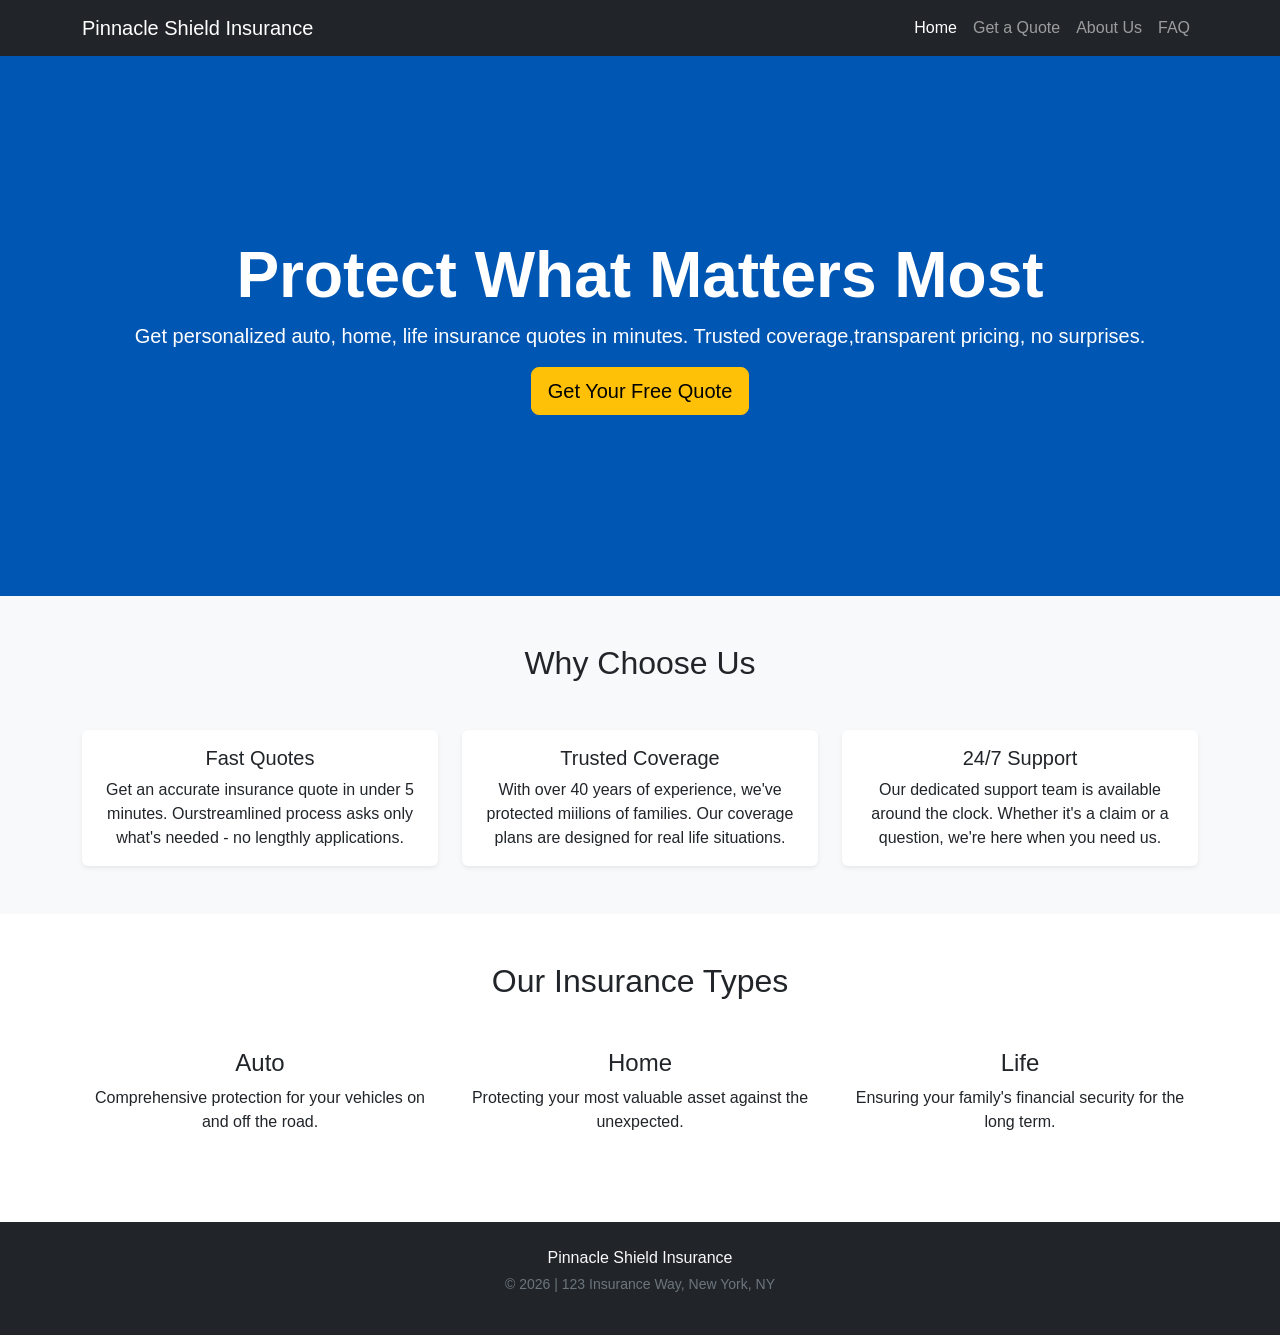
==== index.html @ 15cddeba "Part 1: Add homepage with Bootstrap layout and navigation" ====
<!DOCTYPE html>
<html lang="en">
<head>
    <meta charset="UTF-8">
    <meta name="viewport" content="width=device-width, initial-scale=1.0">
    <title>Pinnacle Shield Insurance | Home</title>
    <!-- Bootstrap 5 CDN -->
    <link href="https://cdn.jsdelivr.net/npm/bootstrap@5.3.2/dist/css/bootstrap.min.css" rel="stylesheet" integrity="sha384-T3c6CoIi6uLrA9TneNEoa7RxnatzjcDSCmG1MXxSR1GAsXEV/Dwwykc2MPK8M2HN" crossorigin="anonymous">
    <!-- Custom CSS -->
    <link rel="stylesheet" href="css/styles.css">
</head>
<body>

    <header>
        <nav class="navbar navbar-expand-lg navbar-dark bg-dark">
            <div class="container">
                <a class="navbar-brand" href="index.html">Pinnacle Shield Insurance</a>
                <button class="navbar-toggler" type="button" data-bs-toggle="collapse" data-bs-target="#navbarNav">
                    <span class="navbar-toggler-icon"></span>
                </button>
                <div class="collapse navbar-collapse" id="navbarNav">
                    <ul class="navbar-nav ms-auto">
                        <li class="nav-item"><a class="nav-link active" href="index.html">Home</a></li>
                        <li class="nav-item"><a class="nav-link" href="quote.html">Get a Quote</a></li>
                        <li class="nav-item"><a class="nav-link" href="about.html">About Us</a></li>
                        <li class="nav-item"><a class="nav-link" href="faq.html">FAQ</a></li>
                    </ul>
                </div>
            </div>
        </nav>
    </header>

    <main>
        <!-- Hero Section -->
        <section class="hero-section text-center d-flex align-items-center">
            <div class="container">
                <h1 class="display-3 fw-bold">Protect What Matters Most</h1>
                <p class="lead">Get personalized auto, home, life insurance quotes in minutes. Trusted coverage,transparent pricing, no surprises.</p>
                <a href="quote.html" class="btn btn-warning btn-lg">Get Your Free Quote</a>
            </div>
        </section>

        <!-- Why Choose Us -->
        <section class="py-5 bg-light">
            <div class="container">
                <h2 class="text-center mb-5">Why Choose Us</h2>
                <div class="row g-4">
                    <div class="col-md-4">
                        <div class="card h-100 shadow-sm border-0">
                            <div class="card-body text-center">
                                <h3 class="h5">Fast Quotes</h3>
                                <p class="card-text">Get an accurate insurance quote in under 5 minutes. Ourstreamlined process asks only what's needed - no lengthly applications. </p>
                            </div>
                        </div>
                    </div>
                    <div class="col-md-4">
                        <div class="card h-100 shadow-sm border-0">
                            <div class="card-body text-center">
                                <h3 class="h5">Trusted Coverage</h3>
                                <p class="card-text"> With over 40 years of experience, we've protected miilions of families. Our coverage plans are designed for real life situations.</p>
                            </div>
                        </div>
                    </div>
                    <div class="col-md-4">
                        <div class="card h-100 shadow-sm border-0">
                            <div class="card-body text-center">
                                <h3 class="h5">24/7 Support</h3>
                                <p class="card-text">Our dedicated support team is available around the clock. Whether it's a claim or a question, we're here when you need us.</p>
                            </div>
                        </div>
                    </div>
                </div>
            </div>
        </section>

        <!-- Insurance Types -->
        <section class="py-5">
            <div class="container">
                <h2 class="text-center mb-5">Our Insurance Types</h2>
                <div class="row text-center">
                    <div class="col-md-4 mb-4">
                        <h4>Auto</h4>
                        <p>Comprehensive protection for your vehicles on and off the road.</p>
                    </div>
                    <div class="col-md-4 mb-4">
                        <h4>Home</h4>
                        <p>Protecting your most valuable asset against the unexpected.</p>
                    </div>
                    <div class="col-md-4 mb-4">
                        <h4>Life</h4>
                        <p>Ensuring your family's financial security for the long term.</p>
                    </div>
                </div>
            </div>
        </section>
    </main>

    <footer class="bg-dark text-light py-4 mt-auto">
        <div class="container text-center">
            <p class="mb-1">Pinnacle Shield Insurance</p>
            <p class="small text-secondary">&copy; 2026 | 123 Insurance Way, New York, NY</p>
        </div>
    </footer>

    <!-- Bootstrap Bundle JS -->
    <script src="https://cdn.jsdelivr.net/npm/bootstrap@5.3.2/dist/js/bootstrap.bundle.min.js" integrity="sha384-C6RzsynM9kWDrMNeT87bh95OGNyZPhcTNXj1NW7RuBCsyN/o0jlpcV8Qyq46cDfL" crossorigin="anonymous"></script>
    <script src="js/main.js"></script>
</body>
</html>
---- css/styles.css ----
/* CSS Reset */
*, *::before, *::after {
    box-sizing: border-box;
    margin: 0;
    padding: 0;
}

body {
    font-family: 'Segoe UI', Tahoma, Geneva, Verdana, sans-serif;
    display: flex;
    flex-direction: column;
    min-height: 100vh;
}

/* Hero Section Style */
.hero-section {
    background: linear-gradient(rgba(0, 86, 179, 0.8), rgba(0, 86, 179, 0.8));
    background-color: #0056b3;
    background-size: cover;
    background-position: center;
    color: white;
    padding: 100px 0;
    min-height: 60vh;
}

/* Card Hover Effects */
.card {
    transition: transform 0.3s ease, box-shadow 0.3s ease;
}

.card:hover {
    transform: translateY(-5px);
    box-shadow: 0 10px 20px rgba(0,0,0,0.1) !important;
}

/* Media Query for mobile spacing */
@media (max-width: 768px) {
    .hero-section {
        padding: 60px 20px;
    }
    .display-3 {
        font-size: 2.5rem;
    }
}
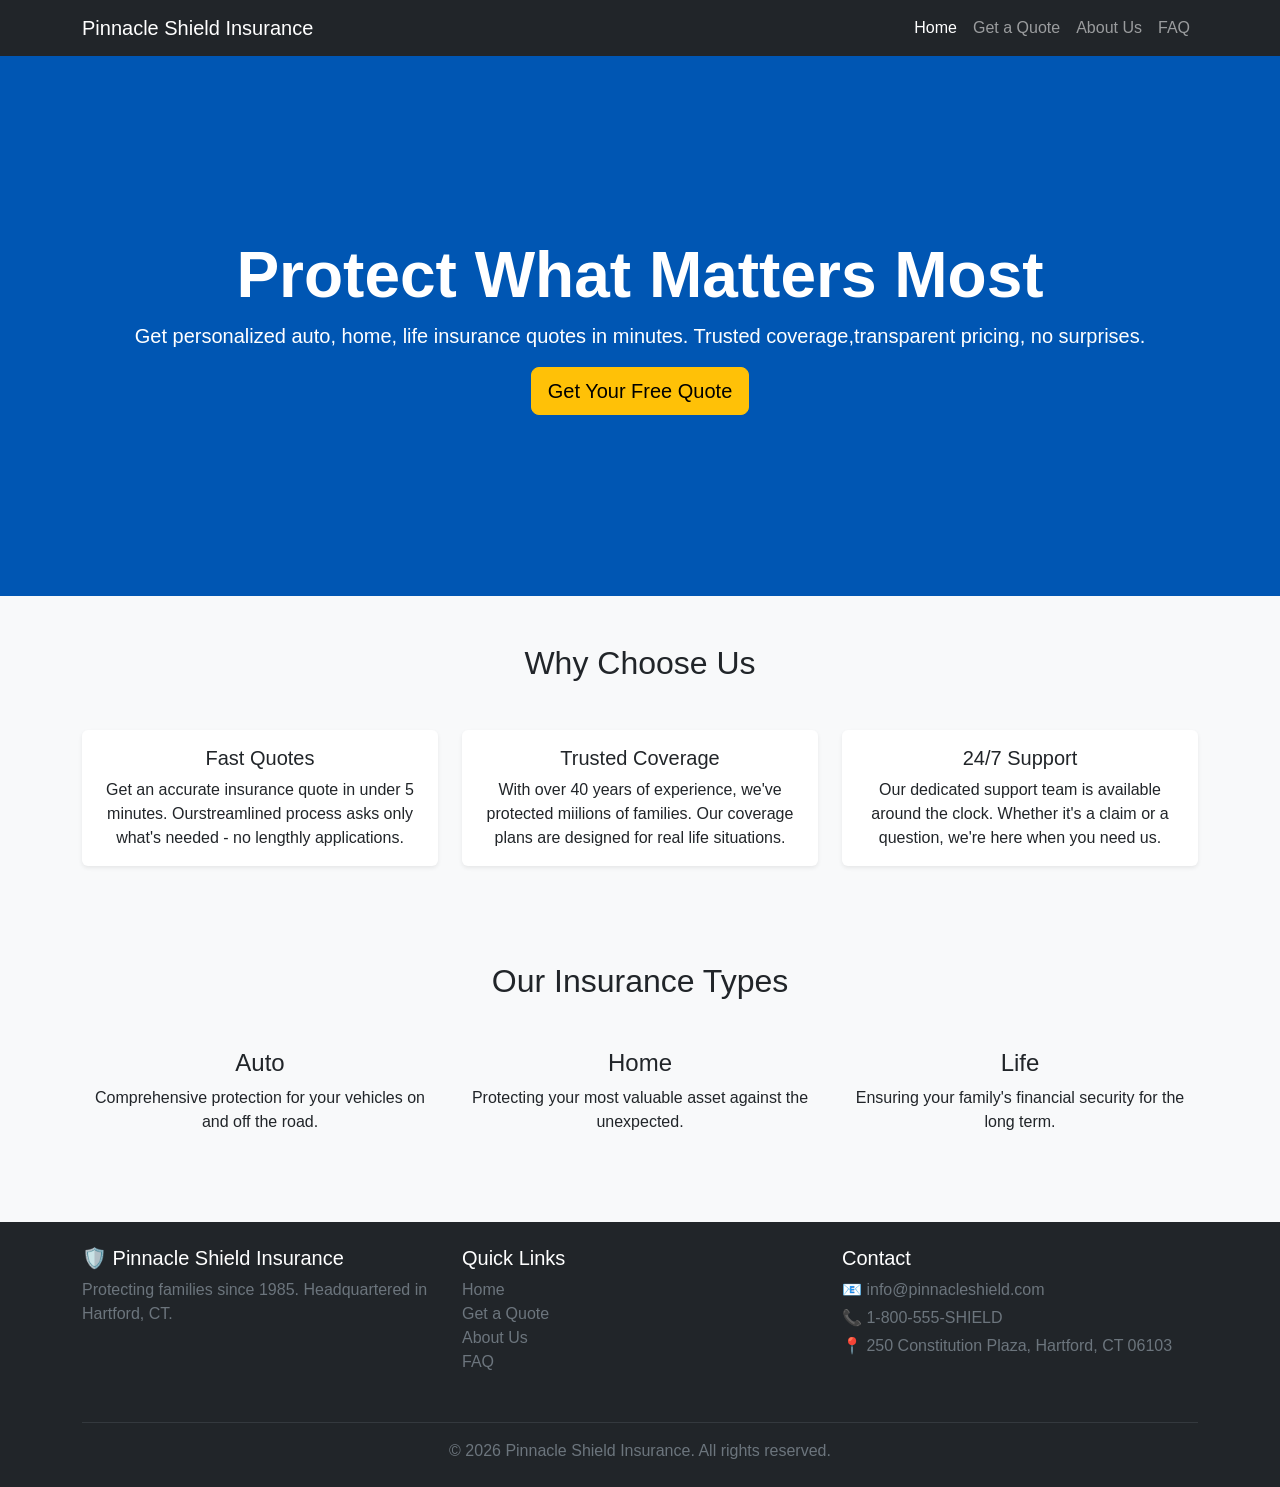
==== commit 986c0bfc: "Implement about page" ====
--- a/index.html
+++ b/index.html
@@ -9,7 +9,7 @@
     <!-- Custom CSS -->
     <link rel="stylesheet" href="css/styles.css">
 </head>
-<body>
+<body class="bg-light">
 
     <header>
         <nav class="navbar navbar-expand-lg navbar-dark bg-dark">
@@ -95,12 +95,33 @@
         </section>
     </main>
 
-    <footer class="bg-dark text-light py-4 mt-auto">
-        <div class="container text-center">
-            <p class="mb-1">Pinnacle Shield Insurance</p>
-            <p class="small text-secondary">&copy; 2026 | 123 Insurance Way, New York, NY</p>
+    <footer class="bg-dark text-white py-4">
+    <div class="container">
+        <div class="row">
+            <div class="col-md-4 mb-3">
+                <h5>🛡️ Pinnacle Shield Insurance</h5>
+                <p class="text-secondary">Protecting families since 1985. Headquartered in Hartford, CT.</p>
+            </div>
+            <div class="col-md-4 mb-3">
+                <h5>Quick Links</h5>
+                <ul class="list-unstyled">
+                    <li><a href="index.html" class="text-secondary text-decoration-none">Home</a></li>
+                    <li><a href="quote.html" class="text-secondary text-decoration-none">Get a Quote</a></li>
+                    <li><a href="about.html" class="text-secondary text-decoration-none">About Us</a></li>
+                    <li><a href="faq.html" class="text-secondary text-decoration-none">FAQ</a></li>
+                </ul>
+            </div>
+            <div class="col-md-4 mb-3">
+                <h5>Contact</h5>
+                <p class="text-secondary mb-1">📧 info@pinnacleshield.com</p>
+                <p class="text-secondary mb-1">📞 1-800-555-SHIELD</p>
+                <p class="text-secondary">📍 250 Constitution Plaza, Hartford, CT 06103</p>
+            </div>
         </div>
-    </footer>
+        <hr class="border-secondary">
+        <p class="text-center text-secondary mb-0">&copy; 2026 Pinnacle Shield Insurance. All rights reserved.</p>
+    </div>
+</footer>
 
     <!-- Bootstrap Bundle JS -->
     <script src="https://cdn.jsdelivr.net/npm/bootstrap@5.3.2/dist/js/bootstrap.bundle.min.js" integrity="sha384-C6RzsynM9kWDrMNeT87bh95OGNyZPhcTNXj1NW7RuBCsyN/o0jlpcV8Qyq46cDfL" crossorigin="anonymous"></script>
--- a/css/styles.css
+++ b/css/styles.css
@@ -32,6 +32,9 @@
     transform: translateY(-5px);
     box-shadow: 0 10px 20px rgba(0,0,0,0.1) !important;
 }
+.hidden {
+display: none;
+}
 
 /* Media Query for mobile spacing */
 @media (max-width: 768px) {
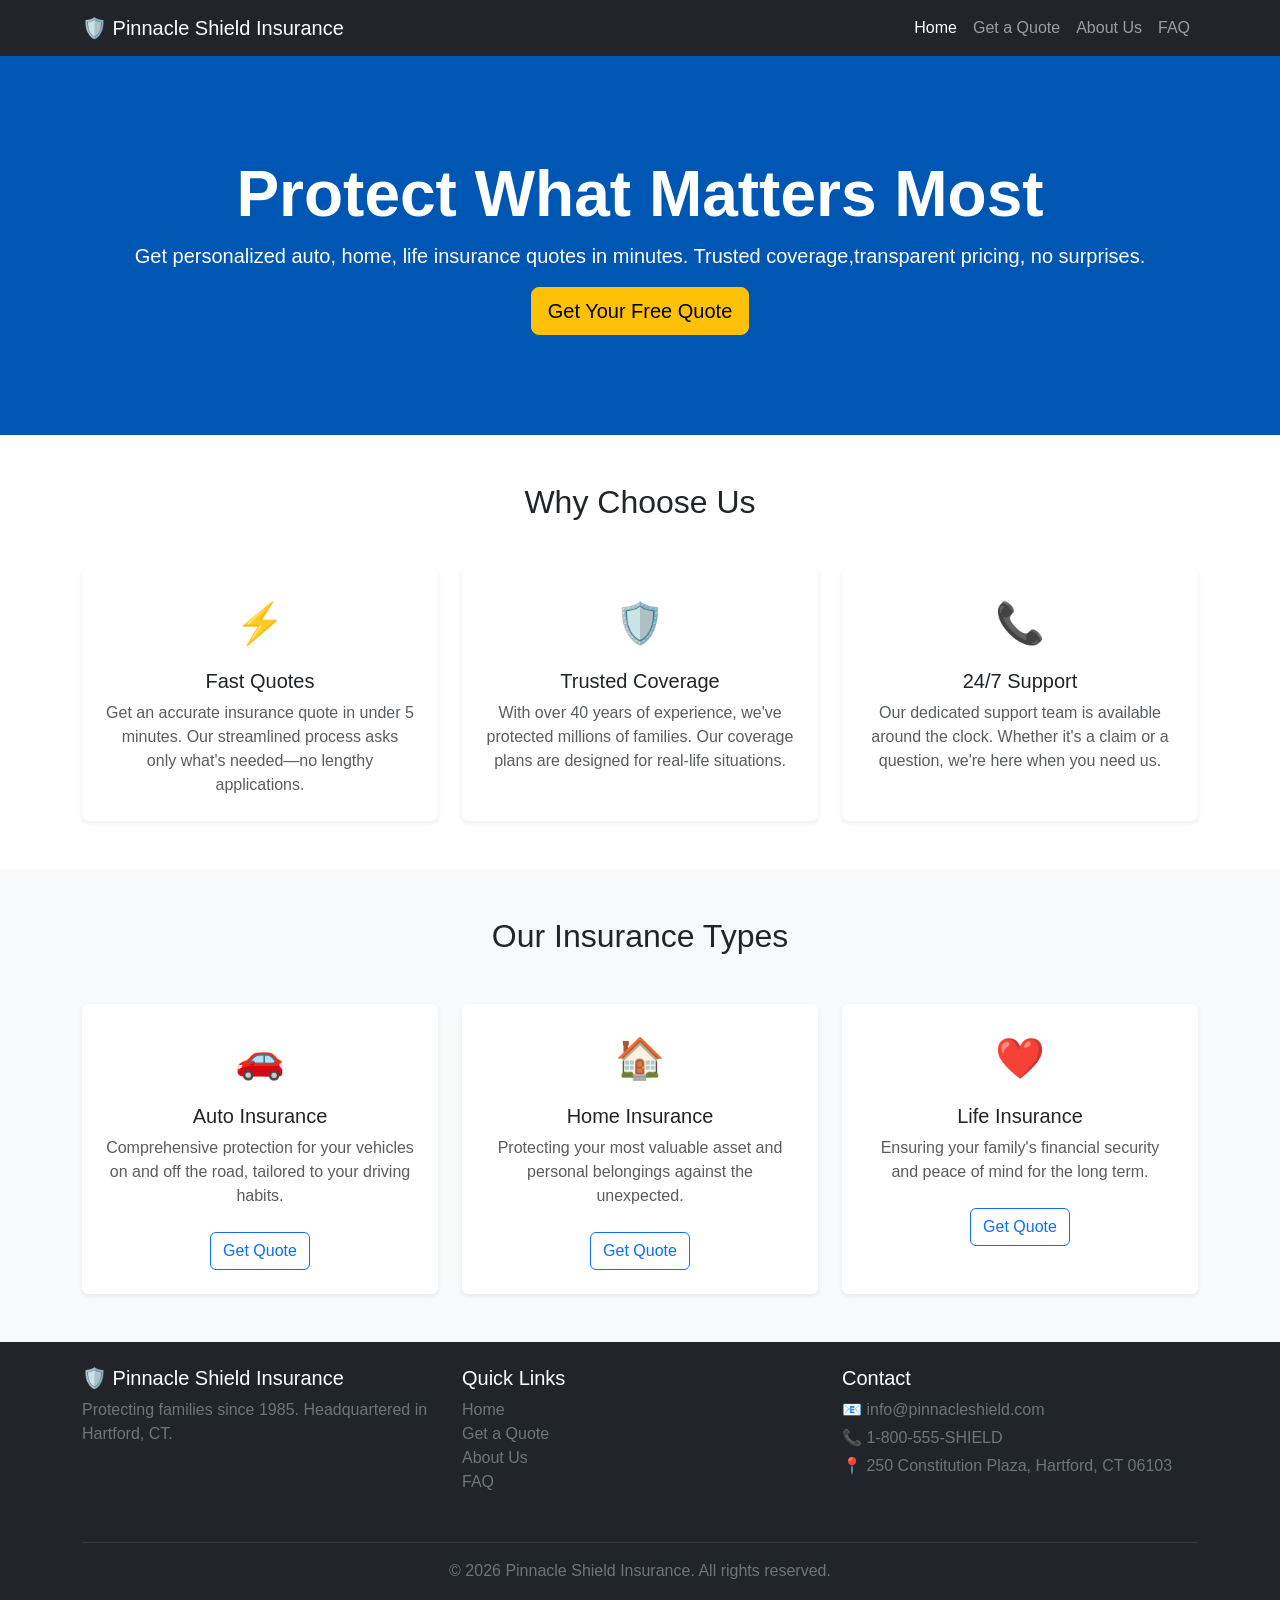
==== commit 0cdf3a22: "Implement faq, updated index" ====
--- a/index.html
+++ b/index.html
@@ -1,20 +1,23 @@
 <!DOCTYPE html>
 <html lang="en">
+
 <head>
     <meta charset="UTF-8">
     <meta name="viewport" content="width=device-width, initial-scale=1.0">
     <title>Pinnacle Shield Insurance | Home</title>
     <!-- Bootstrap 5 CDN -->
-    <link href="https://cdn.jsdelivr.net/npm/bootstrap@5.3.2/dist/css/bootstrap.min.css" rel="stylesheet" integrity="sha384-T3c6CoIi6uLrA9TneNEoa7RxnatzjcDSCmG1MXxSR1GAsXEV/Dwwykc2MPK8M2HN" crossorigin="anonymous">
+    <link href="https://cdn.jsdelivr.net/npm/bootstrap@5.3.2/dist/css/bootstrap.min.css" rel="stylesheet"
+        integrity="sha384-T3c6CoIi6uLrA9TneNEoa7RxnatzjcDSCmG1MXxSR1GAsXEV/Dwwykc2MPK8M2HN" crossorigin="anonymous">
     <!-- Custom CSS -->
     <link rel="stylesheet" href="css/styles.css">
 </head>
+
 <body class="bg-light">
 
     <header>
         <nav class="navbar navbar-expand-lg navbar-dark bg-dark">
             <div class="container">
-                <a class="navbar-brand" href="index.html">Pinnacle Shield Insurance</a>
+                <a class="navbar-brand" href="index.html">🛡️ Pinnacle Shield Insurance</a>
                 <button class="navbar-toggler" type="button" data-bs-toggle="collapse" data-bs-target="#navbarNav">
                     <span class="navbar-toggler-icon"></span>
                 </button>
@@ -35,60 +38,99 @@
         <section class="hero-section text-center d-flex align-items-center">
             <div class="container">
                 <h1 class="display-3 fw-bold">Protect What Matters Most</h1>
-                <p class="lead">Get personalized auto, home, life insurance quotes in minutes. Trusted coverage,transparent pricing, no surprises.</p>
+                <p class="lead">Get personalized auto, home, life insurance quotes in minutes. Trusted
+                    coverage,transparent pricing, no surprises.</p>
                 <a href="quote.html" class="btn btn-warning btn-lg">Get Your Free Quote</a>
             </div>
         </section>
 
         <!-- Why Choose Us -->
-        <section class="py-5 bg-light">
+        <!-- Why Choose Us -->
+        <section id="why-choose-us" class="why-choose-us py-5 bg-white">
             <div class="container">
                 <h2 class="text-center mb-5">Why Choose Us</h2>
-                <div class="row g-4">
+                <div class="row g-4 text-center">
+
+                    <!-- Fast Quotes -->
                     <div class="col-md-4">
-                        <div class="card h-100 shadow-sm border-0">
-                            <div class="card-body text-center">
-                                <h3 class="h5">Fast Quotes</h3>
-                                <p class="card-text">Get an accurate insurance quote in under 5 minutes. Ourstreamlined process asks only what's needed - no lengthly applications. </p>
+                        <div class="card choose-card h-100 shadow-sm border-0">
+                            <div class="card-body p-4">
+                                <div class="fs-1 mb-3">⚡</div>
+                                <h3 class="h5 card-title">Fast Quotes</h3>
+                                <p class="card-text text-muted">Get an accurate insurance quote in under 5 minutes. Our
+                                    streamlined process asks only what's needed—no lengthy applications.</p>
                             </div>
                         </div>
                     </div>
+
+                    <!-- Trusted Coverage -->
                     <div class="col-md-4">
-                        <div class="card h-100 shadow-sm border-0">
-                            <div class="card-body text-center">
-                                <h3 class="h5">Trusted Coverage</h3>
-                                <p class="card-text"> With over 40 years of experience, we've protected miilions of families. Our coverage plans are designed for real life situations.</p>
+                        <div class="card choose-card h-100 shadow-sm border-0">
+                            <div class="card-body p-4">
+                                <div class="fs-1 mb-3">🛡️</div>
+                                <h3 class="h5 card-title">Trusted Coverage</h3>
+                                <p class="card-text text-muted">With over 40 years of experience, we've protected
+                                    millions of families. Our coverage plans are designed for real-life situations.</p>
                             </div>
                         </div>
                     </div>
+
+                    <!-- 24/7 Support -->
                     <div class="col-md-4">
-                        <div class="card h-100 shadow-sm border-0">
-                            <div class="card-body text-center">
-                                <h3 class="h5">24/7 Support</h3>
-                                <p class="card-text">Our dedicated support team is available around the clock. Whether it's a claim or a question, we're here when you need us.</p>
+                        <div class="card choose-card h-100 shadow-sm border-0">
+                            <div class="card-body p-4">
+                                <div class="fs-1 mb-3">📞</div>
+                                <h3 class="h5 card-title">24/7 Support</h3>
+                                <p class="card-text text-muted">Our dedicated support team is available around the
+                                    clock. Whether it's a claim or a question, we're here when you need us.</p>
                             </div>
                         </div>
                     </div>
+
                 </div>
             </div>
         </section>
 
         <!-- Insurance Types -->
-        <section class="py-5">
+        <section id="insurance-types" class="py-5 bg-light">
             <div class="container">
                 <h2 class="text-center mb-5">Our Insurance Types</h2>
-                <div class="row text-center">
-                    <div class="col-md-4 mb-4">
-                        <h4>Auto</h4>
-                        <p>Comprehensive protection for your vehicles on and off the road.</p>
+                <div class="row g-4 text-center">
+                    <!-- Auto Insurance -->
+                    <div class="col-md-4">
+                        <div class="card h-100 shadow-sm border-0">
+                            <div class="card-body p-4">
+                                <div class="fs-1 mb-3">🚗</div>
+                                <h4 class="h5 card-title">Auto Insurance</h4>
+                                <p class="card-text text-muted">Comprehensive protection for your vehicles on and off
+                                    the road, tailored to your driving habits.</p>
+                                <a href="quote.html" class="btn btn-outline-primary mt-2">Get Quote</a>
+                            </div>
+                        </div>
                     </div>
-                    <div class="col-md-4 mb-4">
-                        <h4>Home</h4>
-                        <p>Protecting your most valuable asset against the unexpected.</p>
+                    <!-- Home Insurance -->
+                    <div class="col-md-4">
+                        <div class="card h-100 shadow-sm border-0">
+                            <div class="card-body p-4">
+                                <div class="fs-1 mb-3">🏠</div>
+                                <h4 class="h5 card-title">Home Insurance</h4>
+                                <p class="card-text text-muted">Protecting your most valuable asset and personal
+                                    belongings against the unexpected.</p>
+                                <a href="quote.html" class="btn btn-outline-primary mt-2">Get Quote</a>
+                            </div>
+                        </div>
                     </div>
-                    <div class="col-md-4 mb-4">
-                        <h4>Life</h4>
-                        <p>Ensuring your family's financial security for the long term.</p>
+                    <!-- Life Insurance -->
+                    <div class="col-md-4">
+                        <div class="card h-100 shadow-sm border-0">
+                            <div class="card-body p-4">
+                                <div class="fs-1 mb-3">❤️</div>
+                                <h4 class="h5 card-title">Life Insurance</h4>
+                                <p class="card-text text-muted">Ensuring your family's financial security and peace of
+                                    mind for the long term.</p>
+                                <a href="quote.html" class="btn btn-outline-primary mt-2">Get Quote</a>
+                            </div>
+                        </div>
                     </div>
                 </div>
             </div>
@@ -96,35 +138,38 @@
     </main>
 
     <footer class="bg-dark text-white py-4">
-    <div class="container">
-        <div class="row">
-            <div class="col-md-4 mb-3">
-                <h5>🛡️ Pinnacle Shield Insurance</h5>
-                <p class="text-secondary">Protecting families since 1985. Headquartered in Hartford, CT.</p>
+        <div class="container">
+            <div class="row">
+                <div class="col-md-4 mb-3">
+                    <h5>🛡️ Pinnacle Shield Insurance</h5>
+                    <p class="text-secondary">Protecting families since 1985. Headquartered in Hartford, CT.</p>
+                </div>
+                <div class="col-md-4 mb-3">
+                    <h5>Quick Links</h5>
+                    <ul class="list-unstyled">
+                        <li><a href="index.html" class="text-secondary text-decoration-none">Home</a></li>
+                        <li><a href="quote.html" class="text-secondary text-decoration-none">Get a Quote</a></li>
+                        <li><a href="about.html" class="text-secondary text-decoration-none">About Us</a></li>
+                        <li><a href="faq.html" class="text-secondary text-decoration-none">FAQ</a></li>
+                    </ul>
+                </div>
+                <div class="col-md-4 mb-3">
+                    <h5>Contact</h5>
+                    <p class="text-secondary mb-1">📧 info@pinnacleshield.com</p>
+                    <p class="text-secondary mb-1">📞 1-800-555-SHIELD</p>
+                    <p class="text-secondary">📍 250 Constitution Plaza, Hartford, CT 06103</p>
+                </div>
             </div>
-            <div class="col-md-4 mb-3">
-                <h5>Quick Links</h5>
-                <ul class="list-unstyled">
-                    <li><a href="index.html" class="text-secondary text-decoration-none">Home</a></li>
-                    <li><a href="quote.html" class="text-secondary text-decoration-none">Get a Quote</a></li>
-                    <li><a href="about.html" class="text-secondary text-decoration-none">About Us</a></li>
-                    <li><a href="faq.html" class="text-secondary text-decoration-none">FAQ</a></li>
-                </ul>
-            </div>
-            <div class="col-md-4 mb-3">
-                <h5>Contact</h5>
-                <p class="text-secondary mb-1">📧 info@pinnacleshield.com</p>
-                <p class="text-secondary mb-1">📞 1-800-555-SHIELD</p>
-                <p class="text-secondary">📍 250 Constitution Plaza, Hartford, CT 06103</p>
-            </div>
+            <hr class="border-secondary">
+            <p class="text-center text-secondary mb-0">&copy; 2026 Pinnacle Shield Insurance. All rights reserved.</p>
         </div>
-        <hr class="border-secondary">
-        <p class="text-center text-secondary mb-0">&copy; 2026 Pinnacle Shield Insurance. All rights reserved.</p>
-    </div>
-</footer>
+    </footer>
 
     <!-- Bootstrap Bundle JS -->
-    <script src="https://cdn.jsdelivr.net/npm/bootstrap@5.3.2/dist/js/bootstrap.bundle.min.js" integrity="sha384-C6RzsynM9kWDrMNeT87bh95OGNyZPhcTNXj1NW7RuBCsyN/o0jlpcV8Qyq46cDfL" crossorigin="anonymous"></script>
+    <script src="https://cdn.jsdelivr.net/npm/bootstrap@5.3.2/dist/js/bootstrap.bundle.min.js"
+        integrity="sha384-C6RzsynM9kWDrMNeT87bh95OGNyZPhcTNXj1NW7RuBCsyN/o0jlpcV8Qyq46cDfL"
+        crossorigin="anonymous"></script>
     <script src="js/main.js"></script>
 </body>
-</html>
+
+</html>
--- a/css/styles.css
+++ b/css/styles.css
@@ -1,5 +1,7 @@
 /* CSS Reset */
-*, *::before, *::after {
+*,
+*::before,
+*::after {
     box-sizing: border-box;
     margin: 0;
     padding: 0;
@@ -20,7 +22,7 @@
     background-position: center;
     color: white;
     padding: 100px 0;
-    min-height: 60vh;
+    min-height: 40vh;
 }
 
 /* Card Hover Effects */
@@ -30,10 +32,17 @@
 
 .card:hover {
     transform: translateY(-5px);
-    box-shadow: 0 10px 20px rgba(0,0,0,0.1) !important;
+    box-shadow: 0 10px 20px rgba(0, 0, 0, 0.1) !important;
 }
+
 .hidden {
-display: none;
+    display: none;
+}
+
+
+.page-title-section {
+    padding: 60px 0 20px 0;
+    /* Adjusts top space like the About page */
 }
 
 /* Media Query for mobile spacing */
@@ -41,8 +50,8 @@
     .hero-section {
         padding: 60px 20px;
     }
+
     .display-3 {
         font-size: 2.5rem;
     }
-}
-
+}
